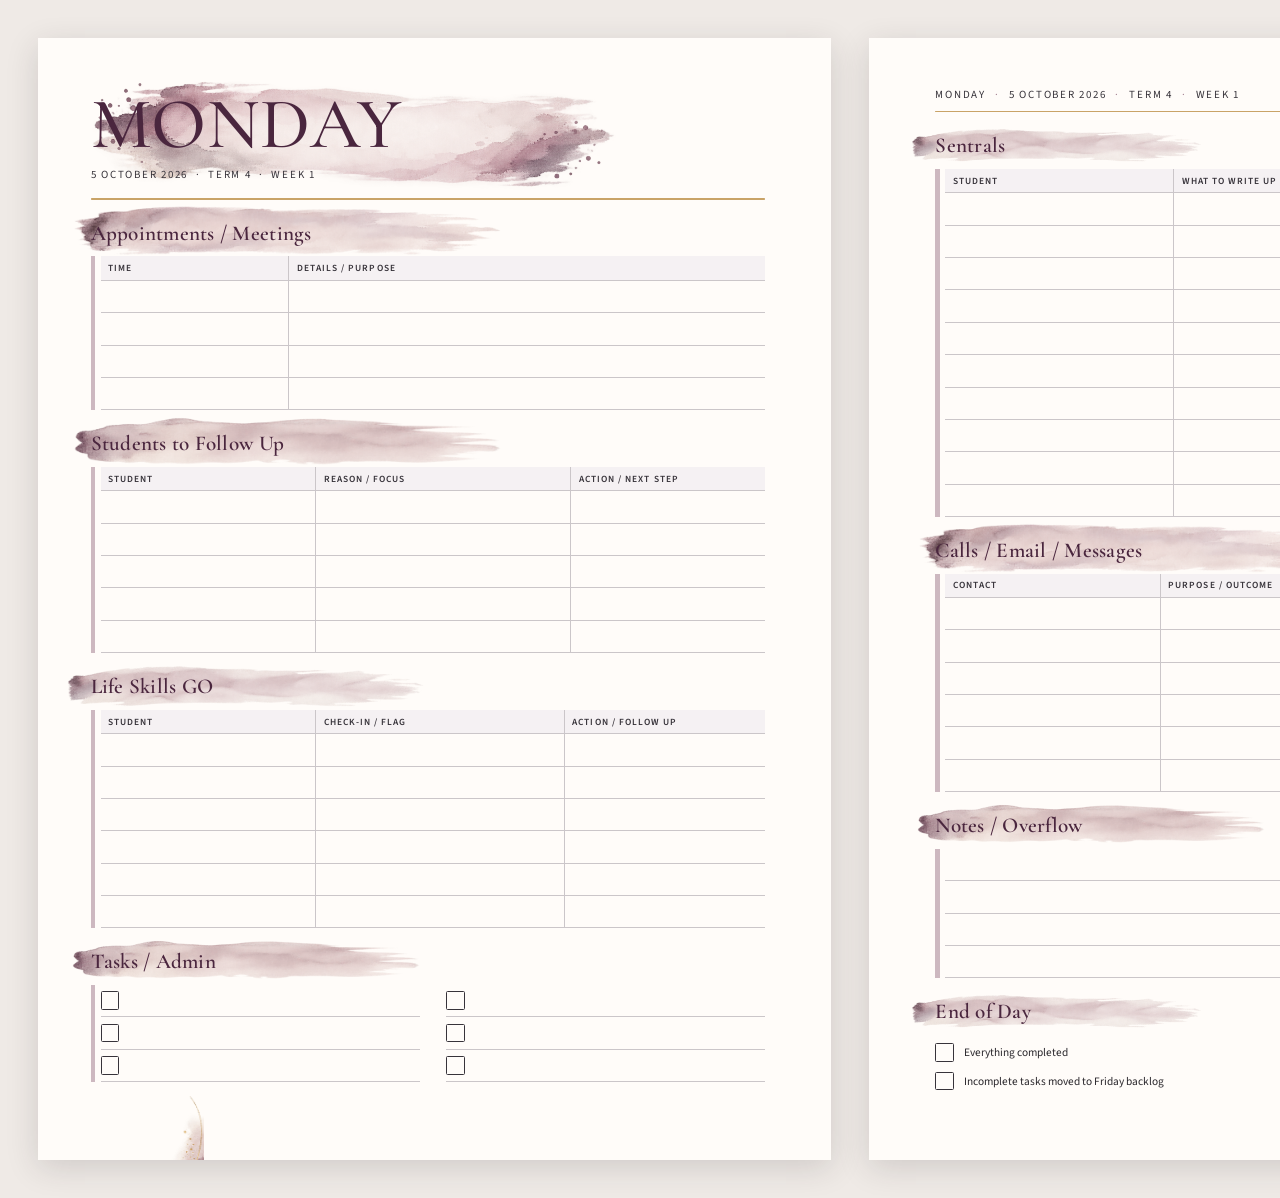
==== monday/index.html @ 4b876824 "Add approved painterly assets and build the locked Monday two-page reference Assets: imported byte-i" ====
<!doctype html>
<html lang="en-AU">
<head>
<meta charset="utf-8">
<meta name="viewport" content="width=device-width,initial-scale=1">
<title>Welfare Planner — Monday Two-Page Reference</title>
<link rel="preconnect" href="https://fonts.googleapis.com">
<link rel="preconnect" href="https://fonts.gstatic.com" crossorigin>
<link href="https://fonts.googleapis.com/css2?family=Cormorant+Garamond:wght@500;600&family=Source+Sans+3:wght@400;500;600&display=swap" rel="stylesheet">
<link rel="stylesheet" href="planner.css">
</head>
<body>

<div class="spread">

  <!-- ================= PAGE 1 — large day heading lives here only (§4) ===== -->
  <section class="page left" id="page1">

    <!-- Peripheral art: outer (left) edge, bottom corner. Asset used in its
         drawn orientation — no rotation, no crop, transparent margin intact. -->
    <div class="decor corner-bl">
      <img src="../assets/decorative/png/corner_top_left.png" alt="">
    </div>

    <div class="page-inner">

      <header class="main-title-wrap">
        <img class="main-title-wash" src="../assets/heading_backgrounds/png/blank_page_title_wash.png" alt="">
        <h1 class="main-title" data-bind="weekday"></h1>
        <div class="main-meta">
          <span data-bind="date-long"></span> &nbsp;·&nbsp;
          <span data-bind="term"></span> &nbsp;·&nbsp;
          WEEK <span data-bind="week"></span>
        </div>
      </header>
      <div class="gold-rule"></div>

      <section class="section">
        <div class="section-heading w-long">
          <img class="wash" src="../assets/heading_backgrounds/png/blank_heading_long.png" alt="">
          <h2>Appointments / Meetings</h2>
        </div>
        <div class="table-shell">
          <table>
            <thead><tr><th style="width:26%">Time</th><th>Details / Purpose</th></tr></thead>
            <tbody id="appointmentsRows"></tbody>
          </table>
        </div>
      </section>

      <section class="section">
        <div class="section-heading w-long">
          <img class="wash" src="../assets/heading_backgrounds/png/blank_heading_medium.png" alt="">
          <h2>Students to Follow Up</h2>
        </div>
        <div class="table-shell">
          <table>
            <thead><tr><th style="width:30%">Student</th><th style="width:36%">Reason / Focus</th><th>Action / Next Step</th></tr></thead>
            <tbody id="studentRows"></tbody>
          </table>
        </div>
      </section>

      <section class="section">
        <div class="section-heading w-medium">
          <img class="wash" src="../assets/heading_backgrounds/png/blank_heading_short.png" alt="">
          <h2>Life Skills GO</h2>
        </div>
        <div class="table-shell">
          <table>
            <thead><tr><th style="width:30%">Student</th><th style="width:35%">Check-In / Flag</th><th>Action / Follow Up</th></tr></thead>
            <tbody id="lifeSkillsRows"></tbody>
          </table>
        </div>
      </section>

      <section class="section">
        <div class="section-heading w-medium">
          <img class="wash" src="../assets/heading_backgrounds/png/blank_heading_medium.png" alt="">
          <h2>Tasks / Admin</h2>
        </div>
        <div class="list-shell tasks-two-col">
          <div id="taskColA"></div>
          <div id="taskColB"></div>
        </div>
      </section>

    </div>
  </section>

  <!-- ================= PAGE 2 — compact metadata only, NO second title (§4) = -->
  <section class="page right" id="page2">

    <!-- Peripheral art: outer (right) edge, bottom corner — mirrored partner
         of page 1 so the spread balances. Drawn orientation, no crop. -->
    <div class="decor corner-br">
      <img src="../assets/decorative/png/corner_top_right.png" alt="">
    </div>

    <div class="page-inner">

      <header class="page2-meta">
        <span data-bind="weekday"></span><span class="sep">·</span>
        <span data-bind="date-long"></span><span class="sep">·</span>
        <span data-bind="term"></span><span class="sep">·</span>
        <span>WEEK <span data-bind="week"></span></span>
      </header>
      <div class="gold-rule"></div>

      <section class="section">
        <div class="section-heading w-short">
          <img class="wash" src="../assets/heading_backgrounds/png/blank_heading_short.png" alt="">
          <h2>Sentrals</h2>
        </div>
        <div class="table-shell">
          <table>
            <thead><tr><th style="width:32%">Student</th><th>What to Write Up</th></tr></thead>
            <tbody id="sentralRows"></tbody>
          </table>
        </div>
      </section>

      <section class="section">
        <div class="section-heading w-long">
          <img class="wash" src="../assets/heading_backgrounds/png/blank_heading_long.png" alt="">
          <h2>Calls / Email / Messages</h2>
        </div>
        <div class="table-shell">
          <table>
            <thead><tr><th style="width:30%">Contact</th><th style="width:40%">Purpose / Outcome</th><th>Follow Up?</th></tr></thead>
            <tbody id="callRows"></tbody>
          </table>
        </div>
      </section>

      <section class="section">
        <div class="section-heading w-medium">
          <img class="wash" src="../assets/heading_backgrounds/png/blank_heading_medium.png" alt="">
          <h2>Notes / Overflow</h2>
        </div>
        <div class="notes-shell" id="notesRows"></div>
      </section>

      <section class="section">
        <div class="section-heading w-short">
          <img class="wash" src="../assets/heading_backgrounds/png/blank_heading_short.png" alt="">
          <h2>End of Day</h2>
        </div>
        <div class="end-options">
          <div class="end-option"><span class="check"></span><span>Everything completed</span></div>
          <div class="end-option"><span class="check"></span><span>Incomplete tasks moved to Friday backlog</span></div>
        </div>
      </section>

    </div>
  </section>

</div>

<script src="monday.js"></script>
</body>
</html>
---- monday/planner.css ----
/* ==========================================================================
   WELFARE PLANNER — VISUAL SYSTEM
   Tokens from docs/COLOUR_PALETTE_RGB_HEX.json
   Rules from docs/VISUAL_SYSTEM_LOCK.md + CLAUDE_MASTER_IMPLEMENTATION_INSTRUCTIONS.md
   ========================================================================== */

:root{
  /* palette */
  --paper:#FFFCF9;
  --plum:#4A263E;
  --ink:#29262B;
  --charcoal:#37333A;
  --mauve:#A48292;
  --musty-pink:#C39AA6;
  --soft-blush:#EFE6E9;
  --stone:#C8BDB8;
  --warm-grey:#AAA8A7;
  --line-grey:#CBC6C9;
  --light-grey:#F5F1F3;
  --gold:#C49A58;

  /* type */
  --serif:'Cormorant Garamond',Georgia,serif;
  --sans:'Source Sans 3',Arial,Helvetica,sans-serif;

  /* rhythm */
  --row-h:8.3mm;
  --thead-h:6.2mm;
  --section-gap:4.2mm;
  --rule:.18mm;
}

/* ---------- page geometry (§22) — physical size, never transform-scaled ---- */
.page{
  position:relative;
  flex:0 0 auto;          /* never shrink — printable page stays physical size (§22) */
  width:210mm;
  height:297mm;
  background:var(--paper);
  color:var(--ink);
  font-family:var(--sans);
  overflow:hidden;
  box-sizing:border-box;
}
/* mirrored gutter margins: outer 14mm, inner 17.5mm */
.page.left {padding:13mm 17.5mm 14mm 14mm;}
.page.right{padding:13mm 14mm 14mm 17.5mm;}

.page-inner{
  position:relative;
  z-index:1;
  height:100%;
  display:flex;
  flex-direction:column;
}

/* ---------- decorative layer (§7) — peripheral, never over content --------- */
.decor{position:absolute;pointer-events:none;z-index:0;}
.decor img{display:block;width:100%;height:auto;}

/* Assets are used in their drawn orientation — no rotation, no crop.
   The plume assets rise from their canvas bottom, so they sit at bottom
   corners; left/right are a mirrored pair so the facing pages balance (§9). */
.decor.corner-bl{bottom:-36mm; left:-30mm;  width:74mm;}
.decor.corner-br{bottom:-24mm; right:-22mm; width:74mm;}

/* ---------- main page heading (§4) — page 1 of a spread only -------------- */
.main-title-wrap{position:relative;flex:0 0 auto;margin-bottom:2mm;}
.main-title-wash{
  position:absolute;
  left:-6mm;
  top:50%;
  width:150mm;
  transform:translateY(-50%);
  z-index:0;
  pointer-events:none;
}
.main-title{
  position:relative;
  z-index:1;
  margin:0;
  font-family:var(--serif);
  font-weight:500;
  font-size:19mm;
  line-height:1.05;
  letter-spacing:.01em;
  color:var(--plum);
}
.main-meta{
  position:relative;
  z-index:1;
  margin-top:1.2mm;
  font-size:2.9mm;
  letter-spacing:.16em;
  text-transform:uppercase;
  color:var(--charcoal);
}

/* ---------- compact page-2 metadata (§4) — no second large heading -------- */
.page2-meta{
  flex:0 0 auto;
  display:flex;
  gap:2.4mm;
  align-items:baseline;
  font-size:2.9mm;
  letter-spacing:.16em;
  text-transform:uppercase;
  color:var(--charcoal);
}
.page2-meta .sep{color:var(--mauve);}

/* ---------- gold rule ----------------------------------------------------
   Coded rather than asset-backed: gold_fine_rule.svg has no
   preserveAspectRatio="none", so stretching it to a flat bar scales the
   whole 30:1 rect down and centres it. Rules/checkbox/strip are the simple
   vector elements the brief allows to be coded. Colour/weight match the asset. */
.gold-rule{
  flex:0 0 auto;
  height:.35mm;
  margin:2.4mm 0 0;
  border-radius:.2mm;
  background:var(--gold);
  opacity:.9;
}

/* ---------- section + heading wash (§2, §6) ------------------------------ */
.section{flex:0 0 auto;margin-top:var(--section-gap);}
.section-heading{position:relative;height:9.4mm;display:flex;align-items:center;}
.section-heading .wash{
  position:absolute;
  left:-7mm;
  top:50%;
  transform:translateY(-50%);
  z-index:0;
  pointer-events:none;
}
.section-heading.w-short  .wash{width:78mm;}
.section-heading.w-medium .wash{width:96mm;}
.section-heading.w-long   .wash{width:118mm;}
.section-heading h2{
  position:relative;
  z-index:1;
  margin:0;
  font-family:var(--serif);
  font-weight:600;
  font-size:5.6mm;
  line-height:1;
  letter-spacing:.012em;
  color:var(--plum);
}

/* ---------- tables (§6) — open, light, no enclosing box ------------------ */
.table-shell{
  position:relative;
  padding-left:2.6mm;   /* room for the left accent strip */
  margin-top:1.4mm;
}
.table-shell::before{           /* thin mauve strip, ~1.1mm (§7.4) */
  content:"";
  position:absolute;
  left:0; top:0; bottom:0;
  width:1.1mm;
  background:var(--mauve);
  opacity:.55;
}
table{width:100%;border-collapse:collapse;table-layout:fixed;}
thead th{
  height:var(--thead-h);
  padding:0 2mm;
  text-align:left;
  vertical-align:middle;
  font-size:2.5mm;
  font-weight:600;
  letter-spacing:.11em;
  text-transform:uppercase;
  color:var(--charcoal);
  background:var(--light-grey);
  border-bottom:var(--rule) solid var(--line-grey);
}
tbody td{
  height:var(--row-h);
  padding:0 2mm;
  border-bottom:var(--rule) solid var(--line-grey);
  font-size:3mm;
}
/* only essential vertical dividers */
thead th + th, tbody td + td{border-left:var(--rule) solid var(--line-grey);}

/* ---------- checklist (§7.5) -------------------------------------------- */
.list-shell{position:relative;padding-left:2.6mm;margin-top:1.4mm;}
.list-shell::before{
  content:"";position:absolute;left:0;top:0;bottom:0;width:1.1mm;
  background:var(--mauve);opacity:.55;
}
.tasks-two-col{display:grid;grid-template-columns:1fr 1fr;column-gap:7mm;}
.check-row{
  height:var(--row-h);
  display:flex;
  align-items:center;
  gap:2.4mm;
  border-bottom:var(--rule) solid var(--line-grey);
}
.check{
  flex:0 0 auto;
  width:4.4mm;height:4.4mm;
  border:.25mm solid var(--charcoal);
  border-radius:.4mm;
  background:transparent;
}

/* ---------- notes / overflow (§14) — shaped to hug the corner art -------- */
.notes-shell{position:relative;padding-left:2.6mm;margin-top:1.4mm;}
.notes-shell::before{
  content:"";position:absolute;left:0;top:0;bottom:0;width:1.1mm;
  background:var(--mauve);opacity:.55;
}
.note-line{
  height:var(--row-h);
  border-bottom:var(--rule) solid var(--line-grey);
}
/* progressive shortening so the block hugs the bottom-right artwork */
.note-line.n1{width:100%;}
.note-line.n2{width:92%;}
.note-line.n3{width:80%;}
.note-line.n4{width:66%;}

/* ---------- end of day (§14) — narrow, clear of the corner art ----------- */
.end-options{margin-top:2.2mm;max-width:96mm;}
.end-option{
  display:flex;align-items:center;gap:2.6mm;
  height:7.6mm;font-size:3mm;
}

/* ---------- print ------------------------------------------------------- */
@page{size:A4 portrait;margin:0;}
@media print{
  html,body{margin:0;padding:0;background:#fff;}
  .preview-scale{transform:none !important;}
  .spread{display:block;}
  .page{break-after:page;page-break-after:always;box-shadow:none;}
  .page:last-child{break-after:auto;page-break-after:auto;}
  *{-webkit-print-color-adjust:exact;print-color-adjust:exact;}
}

/* ---------- screen preview only: wrapper may scale, page never does ------ */
@media screen{
  body{margin:0;background:#EFEAE6;}
  .spread{display:flex;gap:10mm;padding:10mm;align-items:flex-start;}
  .page{box-shadow:0 2mm 8mm rgba(41,38,43,.16);}
}
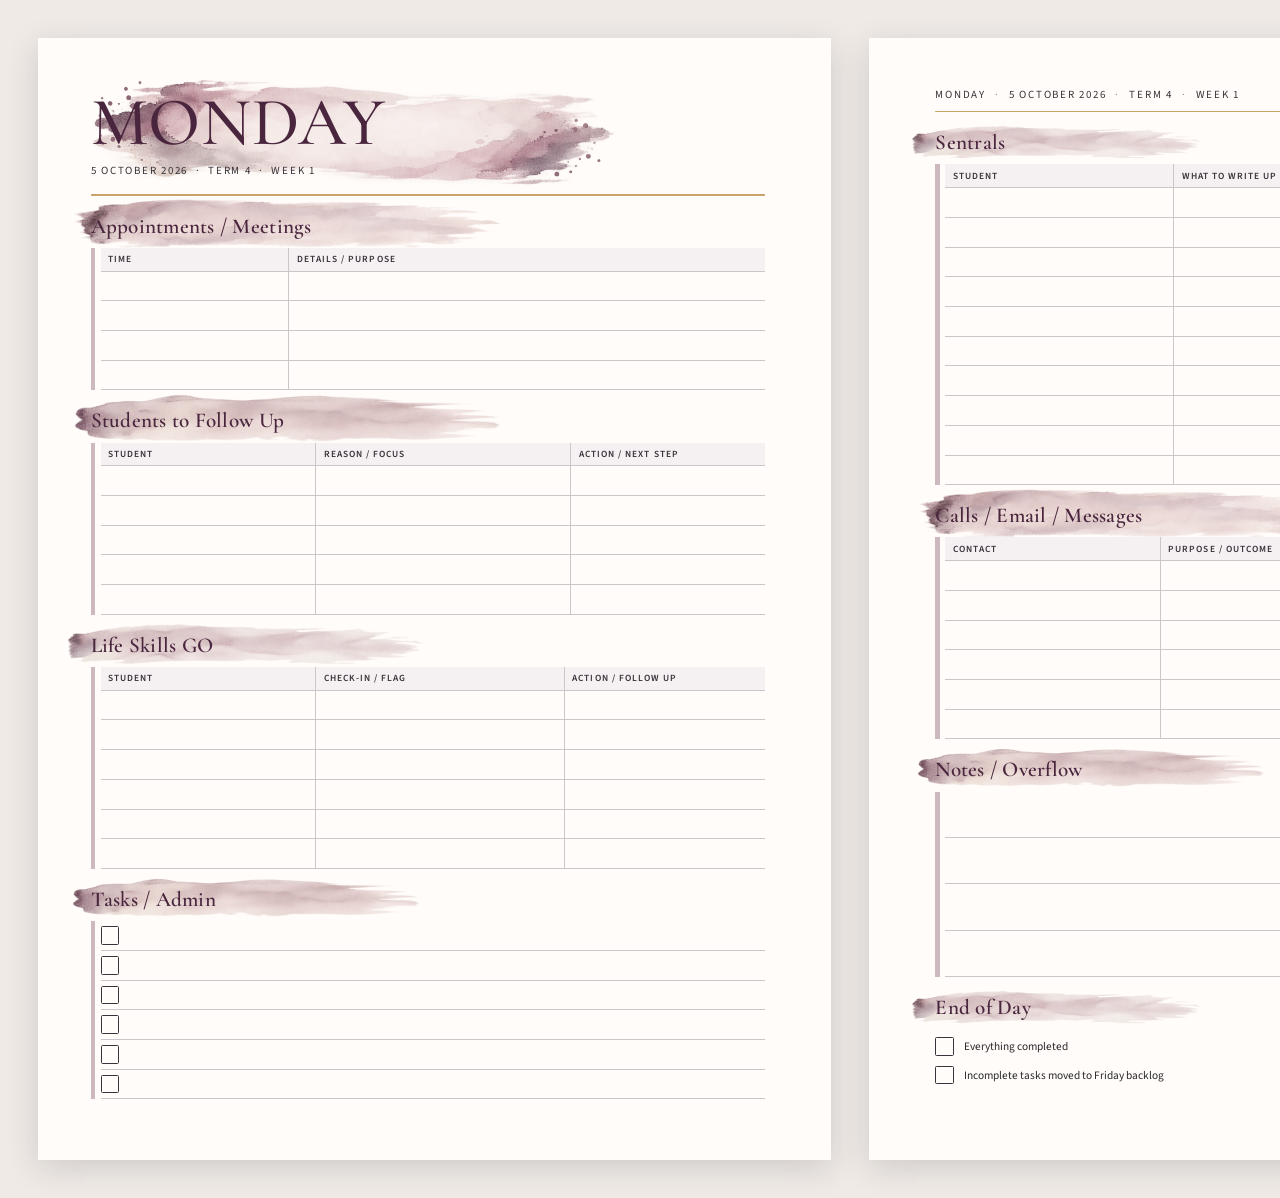
==== commit a0f71c84: "Monday corrections: full-width Tasks list, larger page-2 artwork, tuned rhythm Requested corrections" ====
--- a/monday/index.html
+++ b/monday/index.html
@@ -16,11 +16,9 @@
   <!-- ================= PAGE 1 — large day heading lives here only (§4) ===== -->
   <section class="page left" id="page1">
 
-    <!-- Peripheral art: outer (left) edge, bottom corner. Asset used in its
-         drawn orientation — no rotation, no crop, transparent margin intact. -->
-    <div class="decor corner-bl">
-      <img src="../assets/decorative/png/corner_top_left.png" alt="">
-    </div>
+    <!-- No corner artwork on page 1: with six full-width Tasks/Admin rows the
+         content column runs the full page, and writing space takes priority
+         over decoration. The spread's painterly weight sits on page 2. -->
 
     <div class="page-inner">
 
@@ -79,10 +77,7 @@
           <img class="wash" src="../assets/heading_backgrounds/png/blank_heading_medium.png" alt="">
           <h2>Tasks / Admin</h2>
         </div>
-        <div class="list-shell tasks-two-col">
-          <div id="taskColA"></div>
-          <div id="taskColB"></div>
-        </div>
+        <div class="list-shell" id="taskRows"></div>
       </section>
 
     </div>
@@ -91,10 +86,10 @@
   <!-- ================= PAGE 2 — compact metadata only, NO second title (§4) = -->
   <section class="page right" id="page2">
 
-    <!-- Peripheral art: outer (right) edge, bottom corner — mirrored partner
-         of page 1 so the spread balances. Drawn orientation, no crop. -->
+    <!-- Peripheral art: substantial lower-right compositional element, drawn
+         orientation, no rotation or crop. Notes lines step around its ink. -->
     <div class="decor corner-br">
-      <img src="../assets/decorative/png/corner_top_right.png" alt="">
+      <img src="../assets/decorative/png/corner_top_left.png" alt="">
     </div>
 
     <div class="page-inner">
--- a/monday/planner.css
+++ b/monday/planner.css
@@ -24,9 +24,9 @@
   --sans:'Source Sans 3',Arial,Helvetica,sans-serif;
 
   /* rhythm */
-  --row-h:8.3mm;
-  --thead-h:6.2mm;
-  --section-gap:4.2mm;
+  --row-h:7.6mm;
+  --thead-h:6mm;
+  --section-gap:3.8mm;
   --rule:.18mm;
 }
 
@@ -59,10 +59,11 @@
 .decor img{display:block;width:100%;height:auto;}
 
 /* Assets are used in their drawn orientation — no rotation, no crop.
-   The plume assets rise from their canvas bottom, so they sit at bottom
-   corners; left/right are a mirrored pair so the facing pages balance (§9). */
-.decor.corner-bl{bottom:-36mm; left:-30mm;  width:74mm;}
-.decor.corner-br{bottom:-24mm; right:-22mm; width:74mm;}
+   Measured ink placement: corner_top_left.png carries its paint in the RIGHT
+   44-100% of its canvas, so it is the asset that hugs a bottom-RIGHT corner.
+   Sized as a genuine compositional element in the lower right of page 2,
+   sitting alongside the Notes area; the notes lines step around it. */
+.decor.corner-br{bottom:-24mm; right:-6mm; width:132mm;}
 
 /* ---------- main page heading (§4) — page 1 of a spread only -------------- */
 .main-title-wrap{position:relative;flex:0 0 auto;margin-bottom:2mm;}
@@ -81,7 +82,7 @@
   margin:0;
   font-family:var(--serif);
   font-weight:500;
-  font-size:19mm;
+  font-size:18mm;
   line-height:1.05;
   letter-spacing:.01em;
   color:var(--plum);
@@ -125,7 +126,7 @@
 
 /* ---------- section + heading wash (§2, §6) ------------------------------ */
 .section{flex:0 0 auto;margin-top:var(--section-gap);}
-.section-heading{position:relative;height:9.4mm;display:flex;align-items:center;}
+.section-heading{position:relative;height:8.6mm;display:flex;align-items:center;}
 .section-heading .wash{
   position:absolute;
   left:-7mm;
@@ -192,7 +193,6 @@
   content:"";position:absolute;left:0;top:0;bottom:0;width:1.1mm;
   background:var(--mauve);opacity:.55;
 }
-.tasks-two-col{display:grid;grid-template-columns:1fr 1fr;column-gap:7mm;}
 .check-row{
   height:var(--row-h);
   display:flex;
@@ -214,15 +214,18 @@
   content:"";position:absolute;left:0;top:0;bottom:0;width:1.1mm;
   background:var(--mauve);opacity:.55;
 }
+/* Taller than a table row: this is the page's open writing area, and the
+   extra height lets it sit alongside the lower-right artwork. */
 .note-line{
-  height:var(--row-h);
-  border-bottom:var(--rule) solid var(--line-grey);
-}
-/* progressive shortening so the block hugs the bottom-right artwork */
+  height:12mm;
+  border-bottom:var(--rule) solid var(--line-grey);
+}
+/* Stepped so the block hugs the artwork's silhouette. No line may run
+   under or through the art — verified by the ink-aware QA. */
 .note-line.n1{width:100%;}
-.note-line.n2{width:92%;}
-.note-line.n3{width:80%;}
-.note-line.n4{width:66%;}
+.note-line.n2{width:100%;}
+.note-line.n3{width:66%;}
+.note-line.n4{width:58%;}
 
 /* ---------- end of day (§14) — narrow, clear of the corner art ----------- */
 .end-options{margin-top:2.2mm;max-width:96mm;}
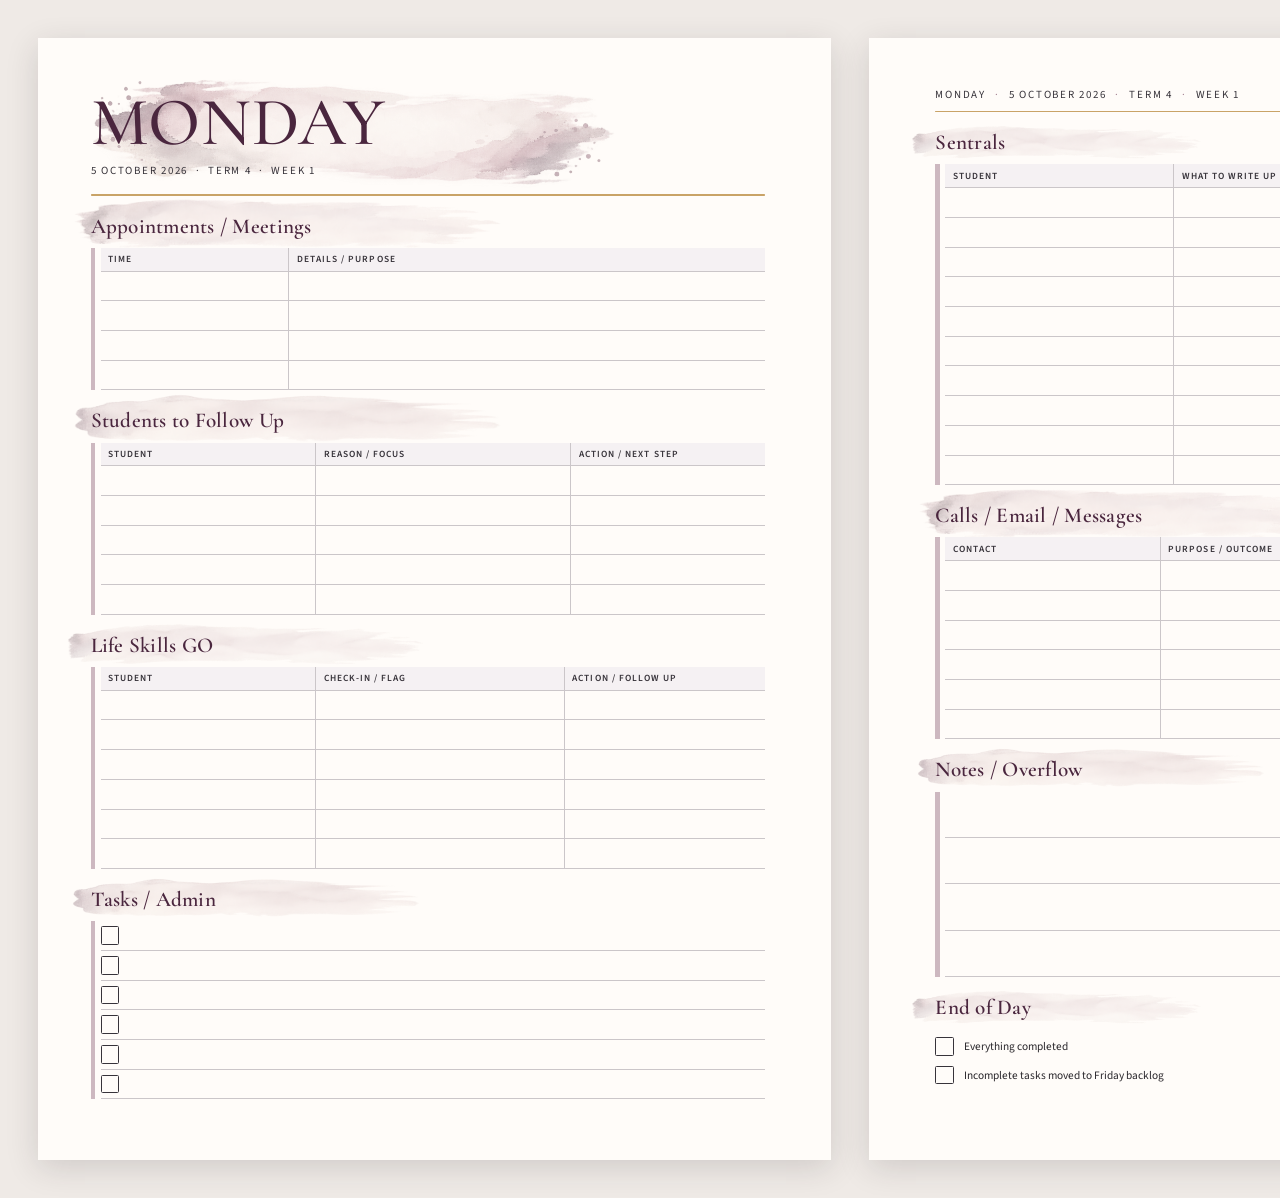
==== commit 2f3b2be7: "Monday visual fidelity: quieter heading washes, richer outer-edge artwork Visual only — section orde" ====
--- a/monday/index.html
+++ b/monday/index.html
@@ -86,10 +86,12 @@
   <!-- ================= PAGE 2 — compact metadata only, NO second title (§4) = -->
   <section class="page right" id="page2">
 
-    <!-- Peripheral art: substantial lower-right compositional element, drawn
-         orientation, no rotation or crop. Notes lines step around its ink. -->
+    <!-- Peripheral art: lower-right compositional element. The bracket asset
+         carries the charcoal/plum layering, gold curves and speckle; its mass
+         sits top-left of canvas, so it is rotated 180deg (data-flip tells the
+         QA to flip the measured ink box to match). No crop, no auto-trim. -->
     <div class="decor corner-br">
-      <img src="../assets/decorative/png/corner_top_left.png" alt="">
+      <img src="../assets/decorative/png/corner_bottom_right.png" data-flip="xy" alt="">
     </div>
 
     <div class="page-inner">
--- a/monday/planner.css
+++ b/monday/planner.css
@@ -58,21 +58,29 @@
 .decor{position:absolute;pointer-events:none;z-index:0;}
 .decor img{display:block;width:100%;height:auto;}
 
-/* Assets are used in their drawn orientation — no rotation, no crop.
-   Measured ink placement: corner_top_left.png carries its paint in the RIGHT
-   44-100% of its canvas, so it is the asset that hugs a bottom-RIGHT corner.
-   Sized as a genuine compositional element in the lower right of page 2,
-   sitting alongside the Notes area; the notes lines step around it. */
-.decor.corner-br{bottom:-24mm; right:-6mm; width:132mm;}
+/* Lower-right compositional element on page 2.
+   Uses the bracket asset — measured at 35% dark pigment with the gold curves
+   and speckle — rather than the pale plume. Its mass sits at the canvas
+   top-left, so it is rotated 180deg to hug a bottom-right corner; rotation
+   is a transform, not a crop, and mirroring is the pack's own method.
+   Bleed is kept small so the dark base stays on the page rather than
+   running off the trimmed edge. */
+.decor.corner-br{bottom:-8mm; right:-8mm; width:124mm;}
+.decor.corner-br img{transform:rotate(180deg);}
 
 /* ---------- main page heading (§4) — page 1 of a spread only -------------- */
 .main-title-wrap{position:relative;flex:0 0 auto;margin-bottom:2mm;}
+/* Stronger than a section wash, but faded so the word dominates the title
+   area rather than the watercolour. The pigment is light (measured mean
+   luminance 205) and 88% opaque, so fading reads as translucent rather than
+   muddy — it is the opacity, not the hue, that made it heavy. */
 .main-title-wash{
   position:absolute;
   left:-6mm;
   top:50%;
   width:150mm;
   transform:translateY(-50%);
+  opacity:.52;
   z-index:0;
   pointer-events:none;
 }
@@ -127,11 +135,16 @@
 /* ---------- section + heading wash (§2, §6) ------------------------------ */
 .section{flex:0 0 auto;margin-top:var(--section-gap);}
 .section-heading{position:relative;height:8.6mm;display:flex;align-items:center;}
+/* Section washes read as quiet stationery texture, not a banner. The supplied
+   pigment is pale (mean luminance ~210) but 91% fully opaque, which is what
+   made it look saturated; fading blends it toward the cream paper and keeps
+   the small darker concentration at the left end proportionally intact. */
 .section-heading .wash{
   position:absolute;
   left:-7mm;
   top:50%;
   transform:translateY(-50%);
+  opacity:.34;
   z-index:0;
   pointer-events:none;
 }
@@ -223,9 +236,9 @@
 /* Stepped so the block hugs the artwork's silhouette. No line may run
    under or through the art — verified by the ink-aware QA. */
 .note-line.n1{width:100%;}
-.note-line.n2{width:100%;}
-.note-line.n3{width:66%;}
-.note-line.n4{width:58%;}
+.note-line.n2{width:64%;}
+.note-line.n3{width:60%;}
+.note-line.n4{width:56%;}
 
 /* ---------- end of day (§14) — narrow, clear of the corner art ----------- */
 .end-options{margin-top:2.2mm;max-width:96mm;}
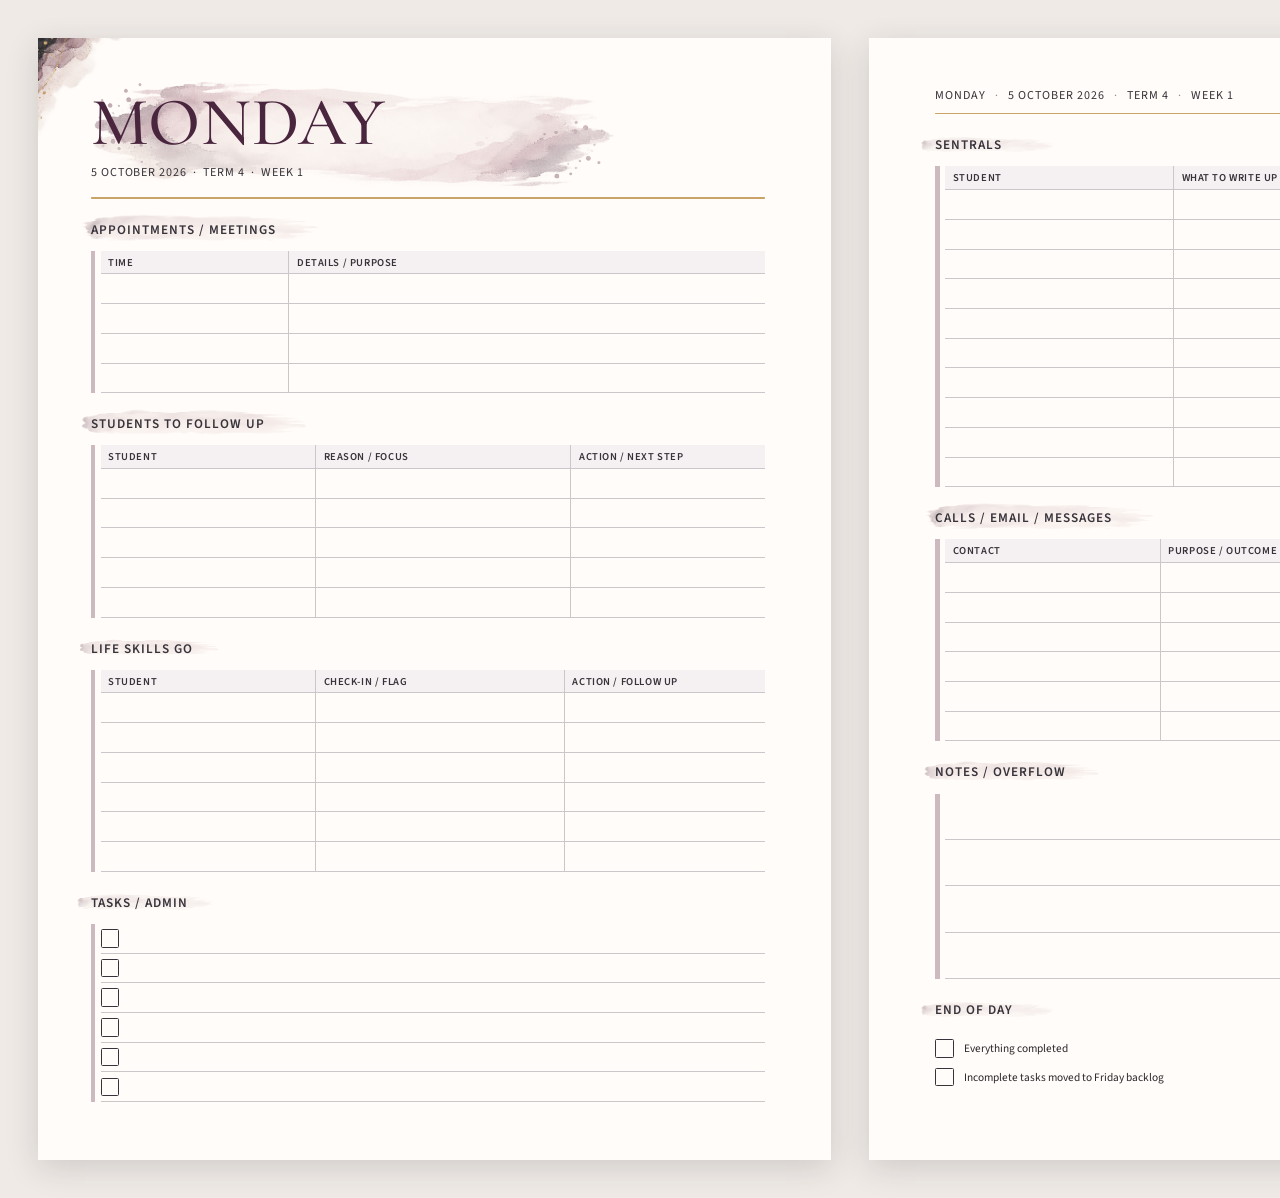
==== commit 0ac6b356: "Monday visual pass: heading type, wash sizing, layered corner art Visual only. Structure, row counts" ====
--- a/monday/index.html
+++ b/monday/index.html
@@ -16,9 +16,15 @@
   <!-- ================= PAGE 1 — large day heading lives here only (§4) ===== -->
   <section class="page left" id="page1">
 
-    <!-- No corner artwork on page 1: with six full-width Tasks/Admin rows the
-         content column runs the full page, and writing space takes priority
-         over decoration. The spread's painterly weight sits on page 2. -->
+    <!-- Outer-edge counterweight for the title area. Absolutely positioned, so
+         it costs the four sections no vertical room: Life Skills GO keeps its
+         six rows. The wedge master is rotated 180deg to put its dark pigment
+         along the top and outer edges; data-flip tells the QA to mirror the
+         measured silhouette to match. It stays clear of the title column and
+         of the inner binding gutter. No crop, no auto-trim. -->
+    <div class="decor art-tl">
+      <img src="../assets/decorative/png/corner_top_left.png" data-flip="xy" alt="">
+    </div>
 
     <div class="page-inner">
 
@@ -34,7 +40,7 @@
       <div class="gold-rule"></div>
 
       <section class="section">
-        <div class="section-heading w-long">
+        <div class="section-heading">
           <img class="wash" src="../assets/heading_backgrounds/png/blank_heading_long.png" alt="">
           <h2>Appointments / Meetings</h2>
         </div>
@@ -47,7 +53,7 @@
       </section>
 
       <section class="section">
-        <div class="section-heading w-long">
+        <div class="section-heading">
           <img class="wash" src="../assets/heading_backgrounds/png/blank_heading_medium.png" alt="">
           <h2>Students to Follow Up</h2>
         </div>
@@ -60,7 +66,7 @@
       </section>
 
       <section class="section">
-        <div class="section-heading w-medium">
+        <div class="section-heading">
           <img class="wash" src="../assets/heading_backgrounds/png/blank_heading_short.png" alt="">
           <h2>Life Skills GO</h2>
         </div>
@@ -73,7 +79,7 @@
       </section>
 
       <section class="section">
-        <div class="section-heading w-medium">
+        <div class="section-heading">
           <img class="wash" src="../assets/heading_backgrounds/png/blank_heading_medium.png" alt="">
           <h2>Tasks / Admin</h2>
         </div>
@@ -86,12 +92,16 @@
   <!-- ================= PAGE 2 — compact metadata only, NO second title (§4) = -->
   <section class="page right" id="page2">
 
-    <!-- Peripheral art: lower-right compositional element. The bracket asset
-         carries the charcoal/plum layering, gold curves and speckle; its mass
-         sits top-left of canvas, so it is rotated 180deg (data-flip tells the
-         QA to flip the measured ink box to match). No crop, no auto-trim. -->
-    <div class="decor corner-br">
-      <img src="../assets/decorative/png/corner_bottom_right.png" data-flip="xy" alt="">
+    <!-- Peripheral art: lower-right composition, layered into ink strata.
+         Order is back to front — wedge strata, then the bracket (unchanged in
+         size and position, carrying the plum and the thin gold curves), then
+         restrained gold speckle over the dense corner only. data-flip tells
+         the QA to mirror each measured silhouette to match its transform.
+         No crop, no auto-trim. -->
+    <div class="decor art-br">
+      <img class="art-strata"  src="../assets/decorative/png/corner_top_left.png" alt="">
+      <img class="art-bracket" src="../assets/decorative/png/corner_bottom_right.png" data-flip="xy" alt="">
+      <img class="art-speckle" src="../assets/decorative/png/gold_splatter.png" alt="">
     </div>
 
     <div class="page-inner">
@@ -105,7 +115,7 @@
       <div class="gold-rule"></div>
 
       <section class="section">
-        <div class="section-heading w-short">
+        <div class="section-heading">
           <img class="wash" src="../assets/heading_backgrounds/png/blank_heading_short.png" alt="">
           <h2>Sentrals</h2>
         </div>
@@ -118,7 +128,7 @@
       </section>
 
       <section class="section">
-        <div class="section-heading w-long">
+        <div class="section-heading">
           <img class="wash" src="../assets/heading_backgrounds/png/blank_heading_long.png" alt="">
           <h2>Calls / Email / Messages</h2>
         </div>
@@ -131,7 +141,7 @@
       </section>
 
       <section class="section">
-        <div class="section-heading w-medium">
+        <div class="section-heading">
           <img class="wash" src="../assets/heading_backgrounds/png/blank_heading_medium.png" alt="">
           <h2>Notes / Overflow</h2>
         </div>
@@ -139,7 +149,7 @@
       </section>
 
       <section class="section">
-        <div class="section-heading w-short">
+        <div class="section-heading">
           <img class="wash" src="../assets/heading_backgrounds/png/blank_heading_short.png" alt="">
           <h2>End of Day</h2>
         </div>
--- a/monday/planner.css
+++ b/monday/planner.css
@@ -58,15 +58,63 @@
 .decor{position:absolute;pointer-events:none;z-index:0;}
 .decor img{display:block;width:100%;height:auto;}
 
-/* Lower-right compositional element on page 2.
-   Uses the bracket asset — measured at 35% dark pigment with the gold curves
-   and speckle — rather than the pale plume. Its mass sits at the canvas
-   top-left, so it is rotated 180deg to hug a bottom-right corner; rotation
-   is a transform, not a crop, and mirroring is the pack's own method.
-   Bleed is kept small so the dark base stays on the page rather than
-   running off the trimmed edge. */
-.decor.corner-br{bottom:-8mm; right:-8mm; width:124mm;}
-.decor.corner-br img{transform:rotate(180deg);}
+/* ---------- page 2: layered outer-edge composition -----------------------
+   Size and placement of the bracket are unchanged; what changed is the
+   composition. The bracket alone reads as a pale mauve plume over most of
+   its on-page area (measured: 42% of its pigment is pale, and the painted
+   bands that actually sit over the page carry almost no dark pigment —
+   its charcoal mass is squeezed into the last 20mm of the sheet).
+
+   So three approved assets are stacked into ink strata, deepest at the
+   trimmed corner and thinning upward:
+     1. strata  — the wedge master (measured 52-59% dark pigment in its mass),
+                  sitting inside the bracket's silhouette so it adds depth
+                  without reaching further into the writing area;
+     2. bracket — unchanged in size and position: the plum, the thin gold
+                  curves and the speckle;
+     3. speckle — the gold splatter, restrained, only over the dense corner.
+   Layers 1 and 3 multiply, so the overlaps genuinely darken each other
+   instead of washing each other out — that is what produces strata.
+   No asset is cropped, trimmed or redrawn; rotation and scale are
+   transforms, and the tonal adjustment on the under-layer only deepens the
+   pigment already in it. */
+/* A zero-size anchor at the trimmed corner: each layer then positions itself
+   against the page, so the strata can be offset independently. */
+.decor.art-br{right:0; bottom:0; width:0; height:0;}
+.art-br img{position:absolute;}
+
+.art-br .art-strata{
+  width:112mm; right:-6mm; bottom:-4mm;
+  mix-blend-mode:multiply;
+  filter:contrast(1.12) brightness(.92) saturate(.9);
+  opacity:.92;
+}
+/* Unchanged geometry from the approved pass. Its mass sits at the canvas
+   top-left, so it is rotated 180deg to hug a bottom-right corner. */
+.art-br .art-bracket{
+  width:124mm; right:-8mm; bottom:-8mm;
+  transform:rotate(180deg);
+}
+.art-br .art-speckle{
+  width:60mm; right:-6mm; bottom:-6mm;
+  mix-blend-mode:multiply;
+  opacity:.5;
+}
+
+/* ---------- page 1: outer-edge counterweight ----------------------------
+   A small painterly weight at the top outer corner so the title area is not
+   floating unsupported. It is absolutely positioned decoration, so it takes
+   no vertical room from the four sections and Life Skills GO keeps its six
+   rows. The wedge master rotated 180deg puts its dark pigment along the top
+   and outer edges and lets it thin away downward; it is placed so its paint
+   stays outside the title column and nowhere near the inner binding gutter
+   (verified per scanline by the overlap QA, not by eye). */
+.decor.art-tl{top:-16mm; left:-6mm; width:78mm;}
+.decor.art-tl img{
+  transform:rotate(180deg);
+  filter:contrast(1.08) brightness(.95) saturate(.92);
+  opacity:.88;
+}
 
 /* ---------- main page heading (§4) — page 1 of a spread only -------------- */
 .main-title-wrap{position:relative;flex:0 0 auto;margin-bottom:2mm;}
@@ -95,12 +143,15 @@
   letter-spacing:.01em;
   color:var(--plum);
 }
+/* Secondary to the title, but it has to be read in print: wide tracking at a
+   small size is what made it hard to scan, so it gains a little size and
+   loses most of the letter-spacing. */
 .main-meta{
   position:relative;
   z-index:1;
-  margin-top:1.2mm;
-  font-size:2.9mm;
-  letter-spacing:.16em;
+  margin-top:1.4mm;
+  font-size:3.2mm;
+  letter-spacing:.08em;
   text-transform:uppercase;
   color:var(--charcoal);
 }
@@ -111,8 +162,8 @@
   display:flex;
   gap:2.4mm;
   align-items:baseline;
-  font-size:2.9mm;
-  letter-spacing:.16em;
+  font-size:3.2mm;
+  letter-spacing:.08em;
   text-transform:uppercase;
   color:var(--charcoal);
 }
@@ -138,29 +189,39 @@
 /* Section washes read as quiet stationery texture, not a banner. The supplied
    pigment is pale (mean luminance ~210) but 91% fully opaque, which is what
    made it look saturated; fading blends it toward the cream paper and keeps
-   the small darker concentration at the left end proportionally intact. */
+   the small darker concentration at the left end proportionally intact.
+
+   The wash is also no longer stretched to a fixed banner width. Each
+   master's pigment is strongest over its first four-fifths and fades over the
+   last fifth (measured), so fitHeadingWashes() sizes every wash from its own
+   live heading: the strong part sits immediately behind the wording and the
+   fade becomes a short tail just past it. The values here are only the
+   pre-measurement default. */
 .section-heading .wash{
   position:absolute;
-  left:-7mm;
+  left:-4mm;
   top:50%;
+  width:48mm;
+  height:16mm;          /* JS caps this so the wash stays a low swipe */
   transform:translateY(-50%);
   opacity:.34;
   z-index:0;
   pointer-events:none;
 }
-.section-heading.w-short  .wash{width:78mm;}
-.section-heading.w-medium .wash{width:96mm;}
-.section-heading.w-long   .wash{width:118mm;}
+/* Operational section headings: uppercase sans, medium weight, modest
+   tracking, dark charcoal. The editorial serif is reserved for the page/day
+   title only. Text stays live HTML — uppercasing is presentational. */
 .section-heading h2{
   position:relative;
   z-index:1;
   margin:0;
-  font-family:var(--serif);
+  font-family:var(--sans);
   font-weight:600;
-  font-size:5.6mm;
+  font-size:3.5mm;
   line-height:1;
-  letter-spacing:.012em;
-  color:var(--plum);
+  text-transform:uppercase;
+  letter-spacing:.075em;
+  color:var(--charcoal);
 }
 
 /* ---------- tables (§6) — open, light, no enclosing box ------------------ */
@@ -183,9 +244,9 @@
   padding:0 2mm;
   text-align:left;
   vertical-align:middle;
-  font-size:2.5mm;
+  font-size:2.8mm;
   font-weight:600;
-  letter-spacing:.11em;
+  letter-spacing:.055em;
   text-transform:uppercase;
   color:var(--charcoal);
   background:var(--light-grey);
@@ -233,8 +294,10 @@
   height:12mm;
   border-bottom:var(--rule) solid var(--line-grey);
 }
-/* Stepped so the block hugs the artwork's silhouette. No line may run
-   under or through the art — verified by the ink-aware QA. */
+/* Fallbacks only. At runtime each rule is fitted to the artwork's real edge
+   for its own horizontal band (see fitNotesToArtwork), so the block follows
+   the diagonal silhouette with a fixed safety gap rather than stopping at the
+   rectangle that encloses the art. */
 .note-line.n1{width:100%;}
 .note-line.n2{width:64%;}
 .note-line.n3{width:60%;}
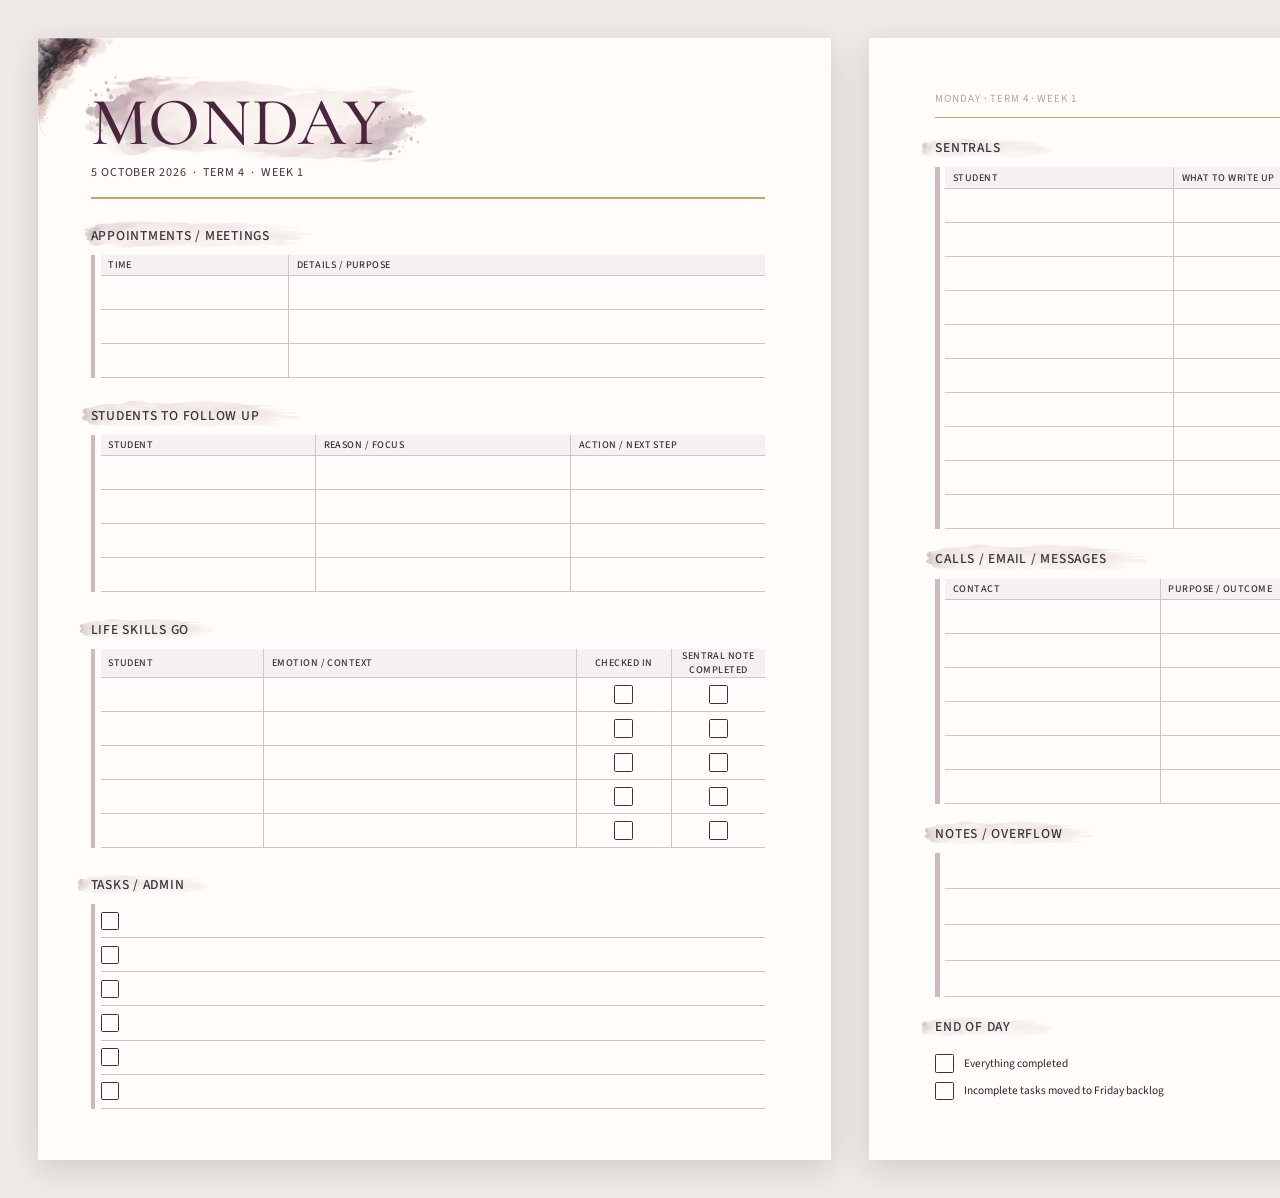
==== commit 06fb4ba3: "Monday refinement: 3/4/5/6 page 1, Life Skills tick columns, 9mm rows Functional - Page 1 row counts" ====
--- a/monday/index.html
+++ b/monday/index.html
@@ -16,12 +16,13 @@
   <!-- ================= PAGE 1 — large day heading lives here only (§4) ===== -->
   <section class="page left" id="page1">
 
-    <!-- Outer-edge counterweight for the title area. Absolutely positioned, so
-         it costs the four sections no vertical room: Life Skills GO keeps its
-         six rows. The wedge master is rotated 180deg to put its dark pigment
-         along the top and outer edges; data-flip tells the QA to mirror the
-         measured silhouette to match. It stays clear of the title column and
-         of the inner binding gutter. No crop, no auto-trim. -->
+    <!-- Outer-edge accent for the title area. Absolutely positioned, so it
+         costs the four sections no vertical room. The wedge master is rotated
+         180deg to put its dark pigment along the top and outer edges, and sat
+         so those (artwork-cut) edges land on the page trim as a bleed;
+         data-flip tells the QA to mirror the measured silhouette to match. It
+         stays clear of the title column and of the inner binding gutter.
+         No crop, no auto-trim. -->
     <div class="decor art-tl">
       <img src="../assets/decorative/png/corner_top_left.png" data-flip="xy" alt="">
     </div>
@@ -72,7 +73,12 @@
         </div>
         <div class="table-shell">
           <table>
-            <thead><tr><th style="width:30%">Student</th><th style="width:35%">Check-In / Flag</th><th>Action / Follow Up</th></tr></thead>
+            <thead><tr>
+              <th style="width:24%">Student</th>
+              <th style="width:48%">Emotion / Context</th>
+              <th class="tick" style="width:14%">Checked In</th>
+              <th class="tick" style="width:14%">Sentral Note Completed</th>
+            </tr></thead>
             <tbody id="lifeSkillsRows"></tbody>
           </table>
         </div>
@@ -107,10 +113,10 @@
     <div class="page-inner">
 
       <header class="page2-meta">
-        <span data-bind="weekday"></span><span class="sep">·</span>
-        <span data-bind="date-long"></span><span class="sep">·</span>
-        <span data-bind="term"></span><span class="sep">·</span>
-        <span>WEEK <span data-bind="week"></span></span>
+        <span class="p2-ref">
+          <span data-bind="weekday"></span><span class="sep">·</span><span data-bind="term"></span><span class="sep">·</span>WEEK <span data-bind="week"></span>
+        </span>
+        <span class="p2-date" data-bind="date-long"></span>
       </header>
       <div class="gold-rule"></div>
 
--- a/monday/planner.css
+++ b/monday/planner.css
@@ -23,10 +23,17 @@
   --serif:'Cormorant Garamond',Georgia,serif;
   --sans:'Source Sans 3',Arial,Helvetica,sans-serif;
 
-  /* rhythm */
-  --row-h:7.6mm;
-  --thead-h:6mm;
-  --section-gap:3.8mm;
+  /* rhythm — write-in rows are the fixed point; everything else gives way to
+     them. Structured rows 9mm, Notes only slightly more open at 9.5mm. */
+  /* Set a shade under target: a row's rule and its pixel snapping add ~0.26mm,
+     so these render at 9.0mm and 9.5mm. Verify with the SIZES report, not the
+     declaration. */
+  --row-h:8.75mm;
+  --note-h:9.25mm;
+  --thead-h:5.4mm;
+  --head-h:7.8mm;
+  --shell-gap:1.2mm;
+  --section-gap:4mm;
   --rule:.18mm;
 }
 
@@ -45,6 +52,9 @@
 /* mirrored gutter margins: outer 14mm, inner 17.5mm */
 .page.left {padding:13mm 17.5mm 14mm 14mm;}
 .page.right{padding:13mm 14mm 14mm 17.5mm;}
+/* Page 1 carries fewer rows than page 2, so its sections take the slack as
+   breathing room rather than leaving it all at the foot of the page. */
+.page.left{--section-gap:5.9mm;}
 
 .page-inner{
   position:relative;
@@ -84,32 +94,38 @@
 .art-br img{position:absolute;}
 
 .art-br .art-strata{
-  width:112mm; right:-6mm; bottom:-4mm;
+  width:112mm; right:2mm; bottom:6mm;
   mix-blend-mode:multiply;
   filter:contrast(1.12) brightness(.92) saturate(.9);
   opacity:.92;
 }
-/* Unchanged geometry from the approved pass. Its mass sits at the canvas
+/* Same size as the approved pass, shifted up and left as a whole composition
+   so the rich part of the artwork reaches up alongside Notes / Overflow
+   instead of piling up beside End of Day. Its mass sits at the canvas
    top-left, so it is rotated 180deg to hug a bottom-right corner. */
 .art-br .art-bracket{
-  width:124mm; right:-8mm; bottom:-8mm;
+  width:124mm; right:0; bottom:2mm;
   transform:rotate(180deg);
 }
 .art-br .art-speckle{
-  width:60mm; right:-6mm; bottom:-6mm;
+  width:60mm; right:2mm; bottom:4mm;
   mix-blend-mode:multiply;
   opacity:.5;
 }
 
-/* ---------- page 1: outer-edge counterweight ----------------------------
-   A small painterly weight at the top outer corner so the title area is not
-   floating unsupported. It is absolutely positioned decoration, so it takes
-   no vertical room from the four sections and Life Skills GO keeps its six
-   rows. The wedge master rotated 180deg puts its dark pigment along the top
-   and outer edges and lets it thin away downward; it is placed so its paint
-   stays outside the title column and nowhere near the inner binding gutter
-   (verified per scanline by the overlap QA, not by eye). */
-.decor.art-tl{top:-16mm; left:-6mm; width:78mm;}
+/* ---------- page 1: outer-edge accent -----------------------------------
+   A small painterly weight beside the title so it is not floating
+   unsupported. Absolutely positioned, so it takes no vertical room from the
+   four sections.
+
+   The wedge master's dense edges are hard-cut in the artwork itself (its
+   pigment runs to the canvas edge, by design, for bleeding). Seating those
+   two cut edges exactly on the page trim is what makes it read as a
+   deliberate bleed rather than a cropped scrap — the previous placement hung
+   the cut edge inside the sheet with the dense band clipped above the trim.
+   Sized so its paint stops well short of the title column, and nowhere near
+   the inner binding gutter (verified per scanline by the overlap QA). */
+.decor.art-tl{top:0; left:0; width:36mm;}
 .decor.art-tl img{
   transform:rotate(180deg);
   filter:contrast(1.08) brightness(.95) saturate(.92);
@@ -121,13 +137,18 @@
 /* Stronger than a section wash, but faded so the word dominates the title
    area rather than the watercolour. The pigment is light (measured mean
    luminance 205) and 88% opaque, so fading reads as translucent rather than
-   muddy — it is the opacity, not the hue, that made it heavy. */
+   muddy — it is the opacity, not the hue, that made it heavy.
+
+   Size and vertical position come from fitTitleWash(): the wash is measured
+   against the rendered word, and centred on the letters themselves rather
+   than on the whole header block (which includes the metadata line and so
+   pulled the wash low). The values here are the pre-measurement default. */
 .main-title-wash{
   position:absolute;
   left:-6mm;
-  top:50%;
-  width:150mm;
-  transform:translateY(-50%);
+  top:0;
+  width:100mm;
+  height:42mm;
   opacity:.52;
   z-index:0;
   pointer-events:none;
@@ -156,18 +177,34 @@
   color:var(--charcoal);
 }
 
-/* ---------- compact page-2 metadata (§4) — no second large heading -------- */
+/* ---------- compact page-2 reference (§4) — no second large heading ------
+   Not a title: a reference line. The date is the one thing that has to be
+   findable when flipping through the block, so it takes the top outer corner
+   (page 2's outer edge is the right one) at a readable size, and the day /
+   term / week sit quieter on the same baseline. */
 .page2-meta{
   flex:0 0 auto;
   display:flex;
-  gap:2.4mm;
+  justify-content:space-between;
   align-items:baseline;
-  font-size:3.2mm;
-  letter-spacing:.08em;
+  gap:6mm;
   text-transform:uppercase;
+}
+.page2-meta .p2-ref{
+  font-size:2.9mm;
+  font-weight:400;
+  letter-spacing:.09em;
+  color:var(--warm-grey);
+}
+.page2-meta .p2-date{
+  font-size:3.9mm;
+  font-weight:500;
+  letter-spacing:.045em;
   color:var(--charcoal);
-}
-.page2-meta .sep{color:var(--mauve);}
+  text-align:right;
+  white-space:nowrap;
+}
+.page2-meta .sep{color:var(--mauve);padding:0 .6mm;}
 
 /* ---------- gold rule ----------------------------------------------------
    Coded rather than asset-backed: gold_fine_rule.svg has no
@@ -185,7 +222,7 @@
 
 /* ---------- section + heading wash (§2, §6) ------------------------------ */
 .section{flex:0 0 auto;margin-top:var(--section-gap);}
-.section-heading{position:relative;height:8.6mm;display:flex;align-items:center;}
+.section-heading{position:relative;height:var(--head-h);display:flex;align-items:center;}
 /* Section washes read as quiet stationery texture, not a banner. The supplied
    pigment is pale (mean luminance ~210) but 91% fully opaque, which is what
    made it look saturated; fading blends it toward the cream paper and keeps
@@ -216,11 +253,11 @@
   z-index:1;
   margin:0;
   font-family:var(--sans);
-  font-weight:600;
-  font-size:3.5mm;
+  font-weight:500;          /* medium — refined, not a bold UI label */
+  font-size:3.6mm;
   line-height:1;
   text-transform:uppercase;
-  letter-spacing:.075em;
+  letter-spacing:.055em;
   color:var(--charcoal);
 }
 
@@ -228,7 +265,7 @@
 .table-shell{
   position:relative;
   padding-left:2.6mm;   /* room for the left accent strip */
-  margin-top:1.4mm;
+  margin-top:var(--shell-gap);
 }
 .table-shell::before{           /* thin mauve strip, ~1.1mm (§7.4) */
   content:"";
@@ -239,19 +276,23 @@
   opacity:.55;
 }
 table{width:100%;border-collapse:collapse;table-layout:fixed;}
+/* Quieter than the section heading: lighter weight, smaller, less tracking.
+   Hierarchy is section heading first, column label second. */
 thead th{
   height:var(--thead-h);
   padding:0 2mm;
   text-align:left;
   vertical-align:middle;
-  font-size:2.8mm;
-  font-weight:600;
-  letter-spacing:.055em;
+  font-size:2.7mm;
+  font-weight:500;
+  letter-spacing:.045em;
   text-transform:uppercase;
   color:var(--charcoal);
   background:var(--light-grey);
   border-bottom:var(--rule) solid var(--line-grey);
 }
+/* Tick columns: not writing fields, so the label centres over its checkbox. */
+thead th.tick, tbody td.tick{text-align:center;padding:0 1mm;}
 tbody td{
   height:var(--row-h);
   padding:0 2mm;
@@ -262,7 +303,7 @@
 thead th + th, tbody td + td{border-left:var(--rule) solid var(--line-grey);}
 
 /* ---------- checklist (§7.5) -------------------------------------------- */
-.list-shell{position:relative;padding-left:2.6mm;margin-top:1.4mm;}
+.list-shell{position:relative;padding-left:2.6mm;margin-top:var(--shell-gap);}
 .list-shell::before{
   content:"";position:absolute;left:0;top:0;bottom:0;width:1.1mm;
   background:var(--mauve);opacity:.55;
@@ -276,6 +317,8 @@
 }
 .check{
   flex:0 0 auto;
+  display:inline-block;
+  vertical-align:middle;
   width:4.4mm;height:4.4mm;
   border:.25mm solid var(--charcoal);
   border-radius:.4mm;
@@ -283,15 +326,15 @@
 }
 
 /* ---------- notes / overflow (§14) — shaped to hug the corner art -------- */
-.notes-shell{position:relative;padding-left:2.6mm;margin-top:1.4mm;}
+.notes-shell{position:relative;padding-left:2.6mm;margin-top:var(--shell-gap);}
 .notes-shell::before{
   content:"";position:absolute;left:0;top:0;bottom:0;width:1.1mm;
   background:var(--mauve);opacity:.55;
 }
-/* Taller than a table row: this is the page's open writing area, and the
-   extra height lets it sit alongside the lower-right artwork. */
+/* Only slightly more open than a structured row — it is the page's free
+   writing area, not a different rhythm. */
 .note-line{
-  height:12mm;
+  height:var(--note-h);
   border-bottom:var(--rule) solid var(--line-grey);
 }
 /* Fallbacks only. At runtime each rule is fitted to the artwork's real edge
@@ -307,7 +350,7 @@
 .end-options{margin-top:2.2mm;max-width:96mm;}
 .end-option{
   display:flex;align-items:center;gap:2.6mm;
-  height:7.6mm;font-size:3mm;
+  height:7.2mm;font-size:3mm;
 }
 
 /* ---------- print ------------------------------------------------------- */
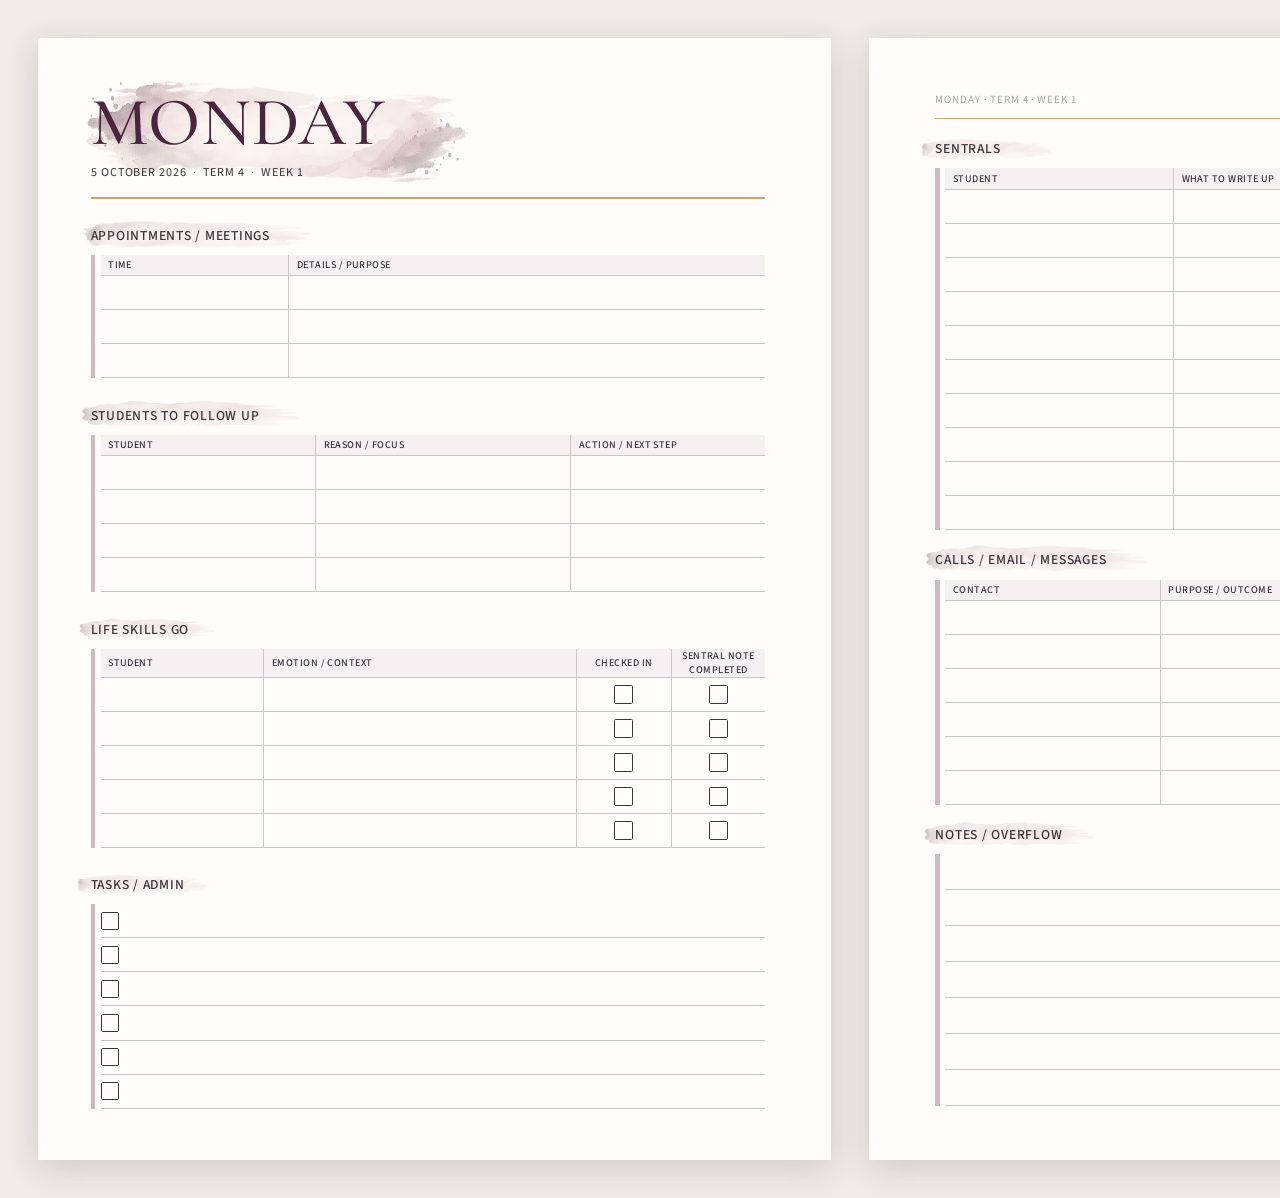
==== commit 8363ddf2: "Monday: drop End of Day, expand Notes to 7 lines, enlarge title wash - End of Day removed from page " ====
--- a/monday/index.html
+++ b/monday/index.html
@@ -16,16 +16,12 @@
   <!-- ================= PAGE 1 — large day heading lives here only (§4) ===== -->
   <section class="page left" id="page1">
 
-    <!-- Outer-edge accent for the title area. Absolutely positioned, so it
-         costs the four sections no vertical room. The wedge master is rotated
-         180deg to put its dark pigment along the top and outer edges, and sat
-         so those (artwork-cut) edges land on the page trim as a bleed;
-         data-flip tells the QA to mirror the measured silhouette to match. It
-         stays clear of the title column and of the inner binding gutter.
-         No crop, no auto-trim. -->
-    <div class="decor art-tl">
-      <img src="../assets/decorative/png/corner_top_left.png" data-flip="xy" alt="">
-    </div>
+    <!-- No corner accent on page 1. Nothing may cross into the title column
+         (x=14mm) below the title's top edge, so an outer-edge accent could
+         only ever be a sliver in the 13mm margin and read as a clipped scrap
+         next to the word. The title area gets its painterly presence from the
+         title wash instead, which now carries the full width of MONDAY.
+         Writing space was never traded for it either way. -->
 
     <div class="page-inner">
 
@@ -146,23 +142,15 @@
         </div>
       </section>
 
+      <!-- Notes / Overflow runs to the foot of the page: it takes the space
+           End of Day used to hold. Its rules are fitted to the artwork's real
+           edge, so the lower ones shorten as the painting comes in. -->
       <section class="section">
         <div class="section-heading">
           <img class="wash" src="../assets/heading_backgrounds/png/blank_heading_medium.png" alt="">
           <h2>Notes / Overflow</h2>
         </div>
         <div class="notes-shell" id="notesRows"></div>
-      </section>
-
-      <section class="section">
-        <div class="section-heading">
-          <img class="wash" src="../assets/heading_backgrounds/png/blank_heading_short.png" alt="">
-          <h2>End of Day</h2>
-        </div>
-        <div class="end-options">
-          <div class="end-option"><span class="check"></span><span>Everything completed</span></div>
-          <div class="end-option"><span class="check"></span><span>Incomplete tasks moved to Friday backlog</span></div>
-        </div>
       </section>
 
     </div>
--- a/monday/planner.css
+++ b/monday/planner.css
@@ -113,24 +113,7 @@
   opacity:.5;
 }
 
-/* ---------- page 1: outer-edge accent -----------------------------------
-   A small painterly weight beside the title so it is not floating
-   unsupported. Absolutely positioned, so it takes no vertical room from the
-   four sections.
-
-   The wedge master's dense edges are hard-cut in the artwork itself (its
-   pigment runs to the canvas edge, by design, for bleeding). Seating those
-   two cut edges exactly on the page trim is what makes it read as a
-   deliberate bleed rather than a cropped scrap — the previous placement hung
-   the cut edge inside the sheet with the dense band clipped above the trim.
-   Sized so its paint stops well short of the title column, and nowhere near
-   the inner binding gutter (verified per scanline by the overlap QA). */
-.decor.art-tl{top:0; left:0; width:36mm;}
-.decor.art-tl img{
-  transform:rotate(180deg);
-  filter:contrast(1.08) brightness(.95) saturate(.92);
-  opacity:.88;
-}
+/* Page 1 carries no corner artwork: see the note in index.html. */
 
 /* ---------- main page heading (§4) — page 1 of a spread only -------------- */
 .main-title-wrap{position:relative;flex:0 0 auto;margin-bottom:2mm;}
@@ -197,9 +180,9 @@
   color:var(--warm-grey);
 }
 .page2-meta .p2-date{
-  font-size:3.9mm;
+  font-size:4.1mm;
   font-weight:500;
-  letter-spacing:.045em;
+  letter-spacing:.04em;
   color:var(--charcoal);
   text-align:right;
   white-space:nowrap;
@@ -346,13 +329,6 @@
 .note-line.n3{width:60%;}
 .note-line.n4{width:56%;}
 
-/* ---------- end of day (§14) — narrow, clear of the corner art ----------- */
-.end-options{margin-top:2.2mm;max-width:96mm;}
-.end-option{
-  display:flex;align-items:center;gap:2.6mm;
-  height:7.2mm;font-size:3mm;
-}
-
 /* ---------- print ------------------------------------------------------- */
 @page{size:A4 portrait;margin:0;}
 @media print{
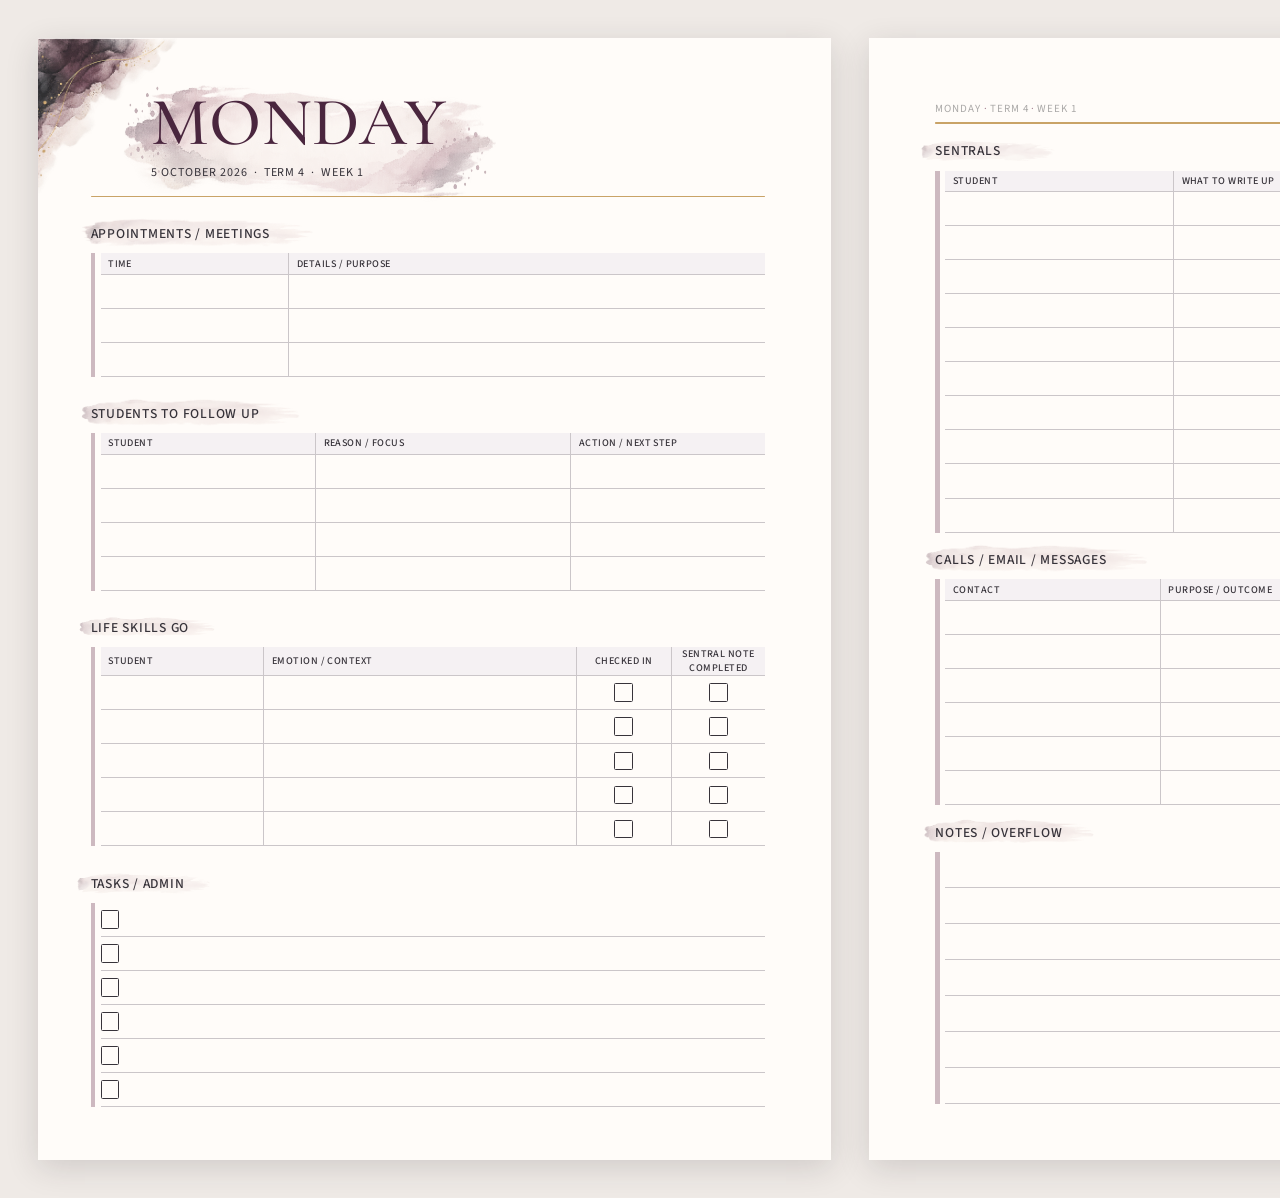
==== commit c1d0eea9: "Monday: title-area accent, composed title, two-level page 2 date Page 1 title area - The title block" ====
--- a/monday/index.html
+++ b/monday/index.html
@@ -16,12 +16,16 @@
   <!-- ================= PAGE 1 — large day heading lives here only (§4) ===== -->
   <section class="page left" id="page1">
 
-    <!-- No corner accent on page 1. Nothing may cross into the title column
-         (x=14mm) below the title's top edge, so an outer-edge accent could
-         only ever be a sliver in the 13mm margin and read as a clipped scrap
-         next to the word. The title area gets its painterly presence from the
-         title wash instead, which now carries the full width of MONDAY.
-         Writing space was never traded for it either way. -->
+    <!-- Title-area accent: the spread's counterweight, much smaller and
+         quieter than page 2's composition. The wedge master is rotated 180deg
+         so its dark pigment runs along the top and outer edges and thins away
+         downward; data-flip tells the QA to mirror the measured silhouette to
+         match. It lives in the band opened by the title inset, clear of the
+         title column and of the inner binding gutter, and takes no writing
+         space. No crop, no auto-trim. -->
+    <div class="decor art-tl">
+      <img src="../assets/decorative/png/corner_top_left.png" data-flip="xy" alt="">
+    </div>
 
     <div class="page-inner">
 
@@ -112,7 +116,10 @@
         <span class="p2-ref">
           <span data-bind="weekday"></span><span class="sep">·</span><span data-bind="term"></span><span class="sep">·</span>WEEK <span data-bind="week"></span>
         </span>
-        <span class="p2-date" data-bind="date-long"></span>
+        <span class="p2-date-block">
+          <span class="p2-label">Date</span>
+          <span class="p2-date" data-bind="date-long"></span>
+        </span>
       </header>
       <div class="gold-rule"></div>
 
--- a/monday/planner.css
+++ b/monday/planner.css
@@ -55,6 +55,9 @@
 /* Page 1 carries fewer rows than page 2, so its sections take the slack as
    breathing room rather than leaving it all at the foot of the page. */
 .page.left{--section-gap:5.9mm;}
+/* Page 2 is the dense side — Notes runs to the foot of the sheet, so its
+   section gaps stay tight to buy ruled lines. */
+.page.right{--section-gap:3.4mm;}
 
 .page-inner{
   position:relative;
@@ -93,30 +96,55 @@
 .decor.art-br{right:0; bottom:0; width:0; height:0;}
 .art-br img{position:absolute;}
 
+/* Geometry chosen by measurement, not by eye: Notes width first, artwork
+   second. Shifting the composition alone bought writing width only by
+   pushing a third of the painting off the sheet; drawing it slightly smaller
+   as well as lower-right buys more — the top two Notes rules come back to
+   full width and 99% of the paint stays on the page. */
 .art-br .art-strata{
-  width:112mm; right:2mm; bottom:6mm;
+  width:92mm; right:2mm; bottom:2mm;
   mix-blend-mode:multiply;
   filter:contrast(1.12) brightness(.92) saturate(.9);
   opacity:.92;
 }
-/* Same size as the approved pass, shifted up and left as a whole composition
-   so the rich part of the artwork reaches up alongside Notes / Overflow
-   instead of piling up beside End of Day. Its mass sits at the canvas
-   top-left, so it is rotated 180deg to hug a bottom-right corner. */
+/* Its mass sits at the canvas top-left, so it is rotated 180deg to hug a
+   bottom-right corner. This layer is the one that reaches furthest into the
+   writing area, so it carries most of the reduction. */
 .art-br .art-bracket{
-  width:124mm; right:0; bottom:2mm;
+  width:98mm; right:-4mm; bottom:-4mm;
   transform:rotate(180deg);
 }
 .art-br .art-speckle{
-  width:60mm; right:2mm; bottom:4mm;
+  width:50mm; right:2mm; bottom:0;
   mix-blend-mode:multiply;
   opacity:.5;
 }
 
-/* Page 1 carries no corner artwork: see the note in index.html. */
-
-/* ---------- main page heading (§4) — page 1 of a spread only -------------- */
-.main-title-wrap{position:relative;flex:0 0 auto;margin-bottom:2mm;}
+/* ---------- page 1: title-area accent -----------------------------------
+   The counterweight to page 2, deliberately much smaller and quieter. The
+   wedge master rotated 180deg puts its dark pigment along the top and outer
+   edges — both of those are cut edges in the artwork itself, meant for
+   bleeding — so seating them on the page trim reads as a deliberate bleed.
+   It sits in the band opened by the title inset, arching over the start of
+   the word, and its paint stops well short of the title column (checked per
+   scanline by the overlap QA). Absolutely positioned: no vertical room taken
+   from the sections, nothing near the inner gutter. */
+.decor.art-tl{top:0; left:-6mm; width:76mm;}
+.decor.art-tl img{
+  transform:rotate(180deg);
+  filter:contrast(1.06) brightness(.96) saturate(.94);
+  opacity:.85;
+}
+
+/* ---------- main page heading (§4) — page 1 of a spread only --------------
+   The title block is inset from the page's left axis. That inset is what
+   makes a title-area accent possible at all: nothing may cross into the
+   title column, so with the word on the 14mm axis an outer-edge accent had
+   only the margin to live in and could only ever read as a clipped sliver.
+   Insetting the word opens a composed band at the outer edge for it, and
+   costs no writing space — every table, the rule and the sections stay on
+   the page axis. */
+.main-title-wrap{position:relative;flex:0 0 auto;margin-bottom:2mm;margin-left:16mm;}
 /* Stronger than a section wash, but faded so the word dominates the title
    area rather than the watercolour. The pigment is light (measured mean
    luminance 205) and 88% opaque, so fading reads as translucent rather than
@@ -128,7 +156,7 @@
    pulled the wash low). The values here are the pre-measurement default. */
 .main-title-wash{
   position:absolute;
-  left:-6mm;
+  left:-12mm;
   top:0;
   width:100mm;
   height:42mm;
@@ -169,22 +197,39 @@
   flex:0 0 auto;
   display:flex;
   justify-content:space-between;
-  align-items:baseline;
+  align-items:flex-end;
   gap:6mm;
   text-transform:uppercase;
 }
 .page2-meta .p2-ref{
   font-size:2.9mm;
   font-weight:400;
+  line-height:1;
   letter-spacing:.09em;
   color:var(--warm-grey);
 }
-.page2-meta .p2-date{
+/* Two-level reference: a quiet label over the date it names, so the date is
+   unmistakably the page identifier without becoming a heading. */
+.p2-date-block{
+  display:flex;
+  flex-direction:column;
+  align-items:flex-end;
+  gap:1mm;
+  text-align:right;
+}
+.p2-date-block .p2-label{
+  font-size:2.3mm;
+  font-weight:400;
+  line-height:1;
+  letter-spacing:.22em;
+  color:var(--mauve);
+}
+.p2-date-block .p2-date{
   font-size:4.1mm;
   font-weight:500;
+  line-height:1;
   letter-spacing:.04em;
   color:var(--charcoal);
-  text-align:right;
   white-space:nowrap;
 }
 .page2-meta .sep{color:var(--mauve);padding:0 .6mm;}
@@ -197,7 +242,7 @@
 .gold-rule{
   flex:0 0 auto;
   height:.35mm;
-  margin:2.4mm 0 0;
+  margin:2mm 0 0;
   border-radius:.2mm;
   background:var(--gold);
   opacity:.9;
